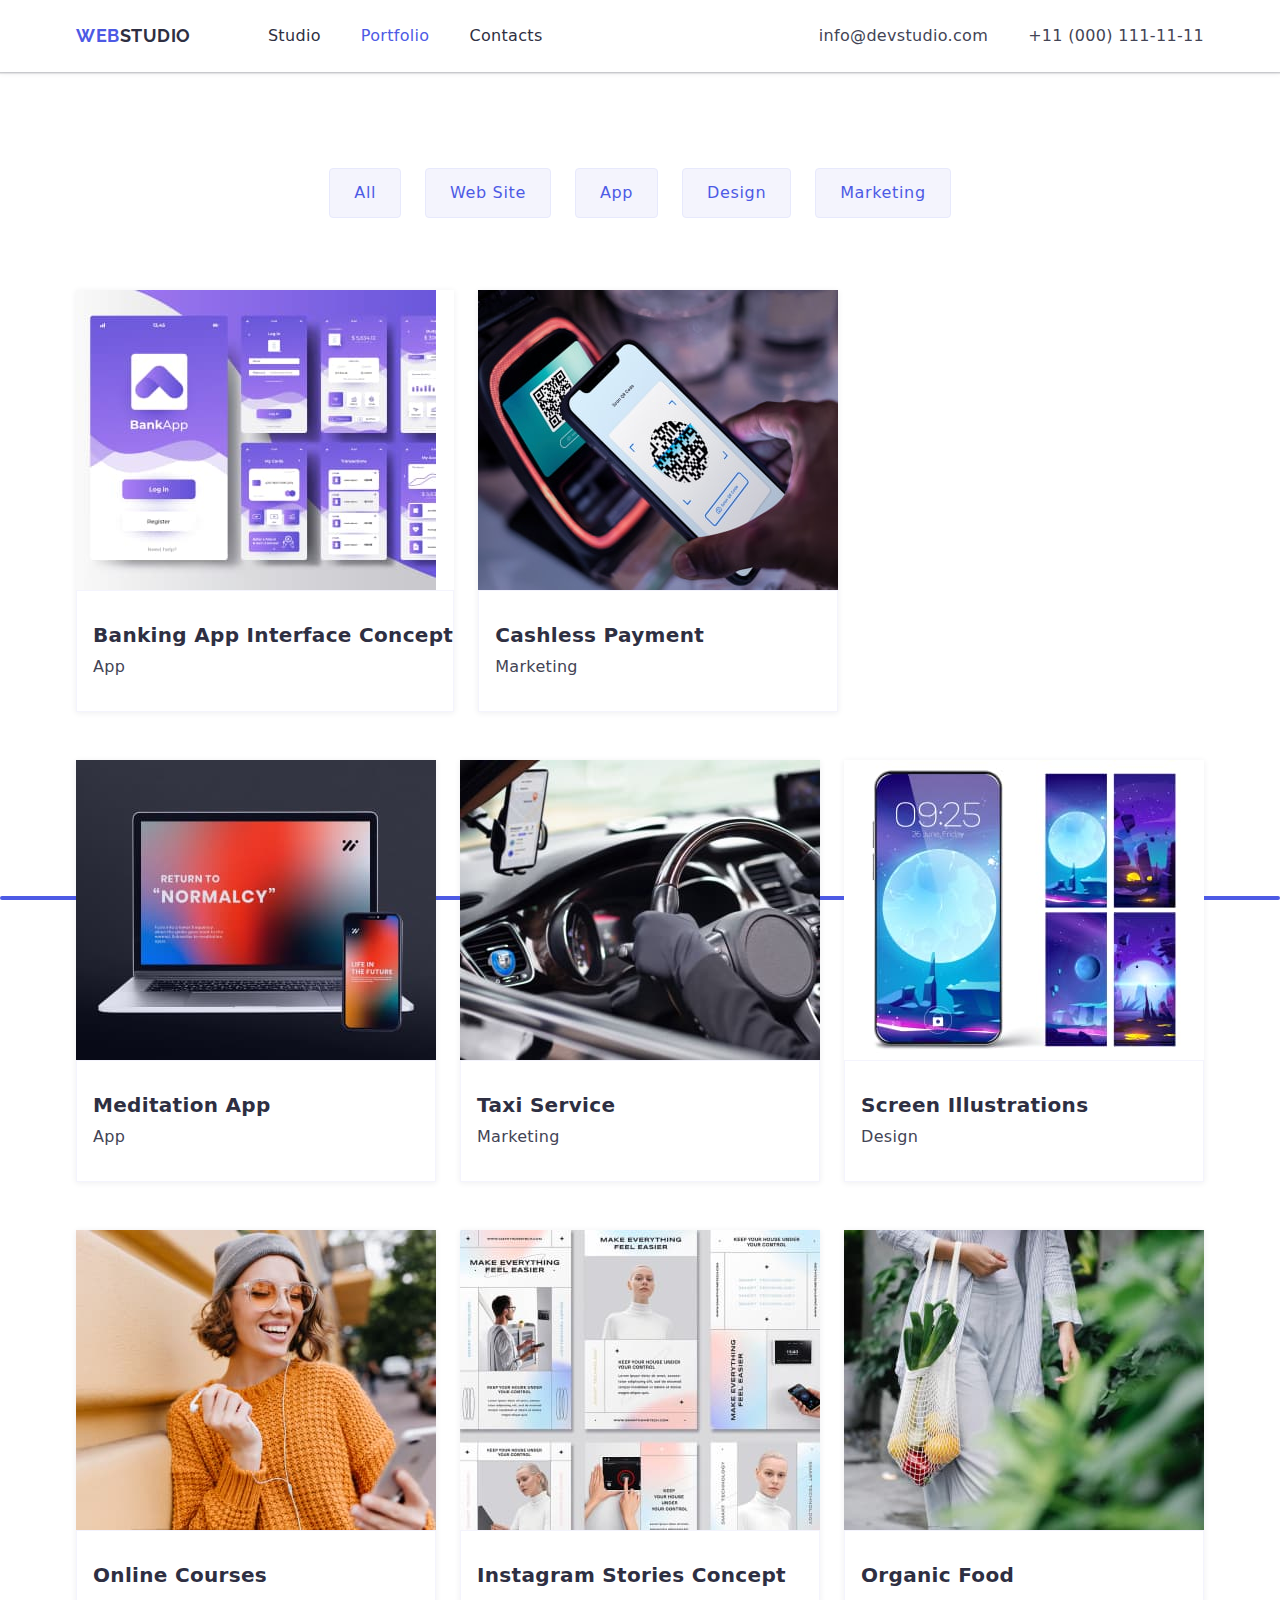
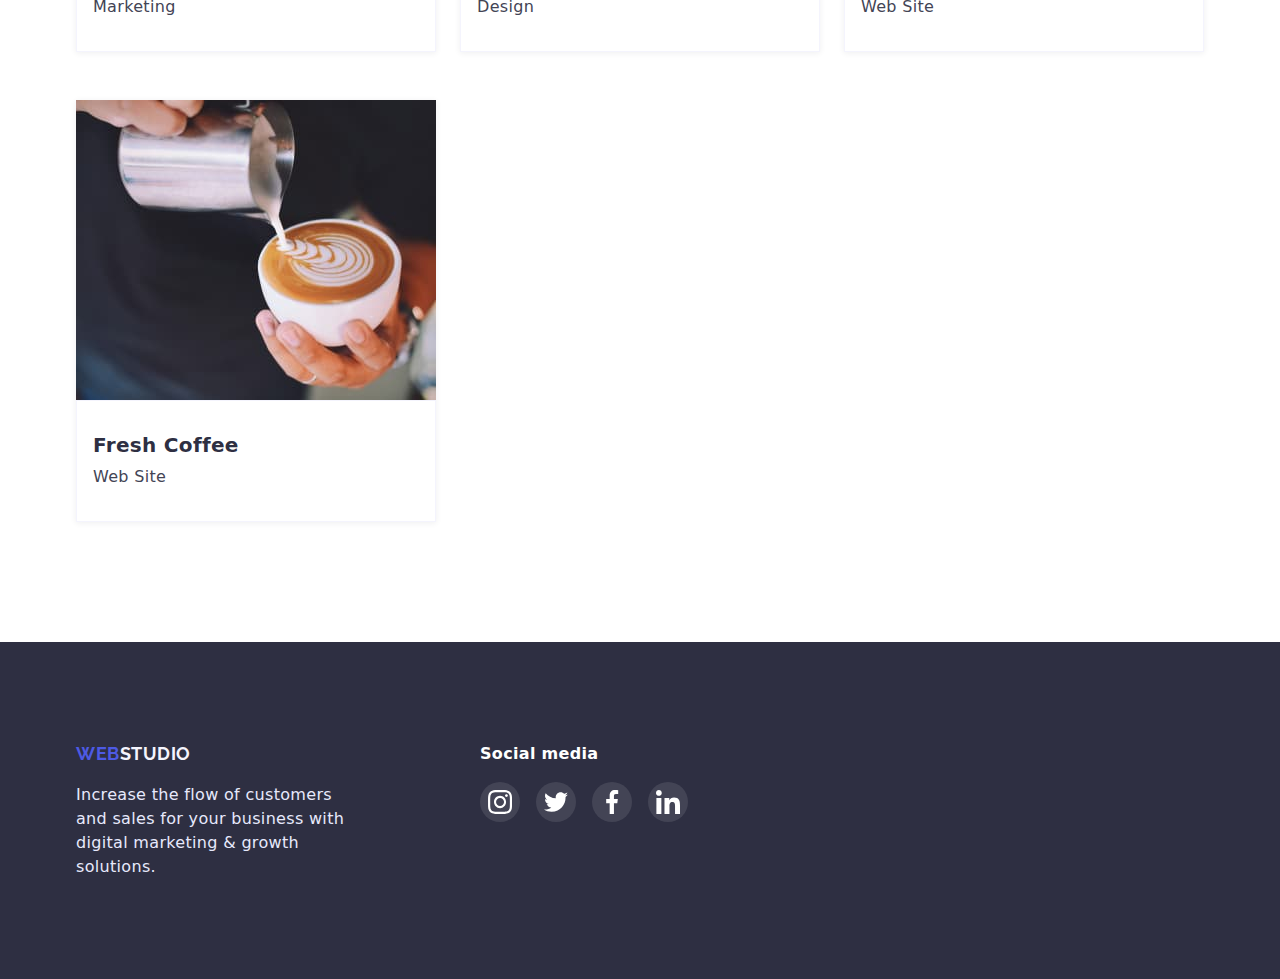
==== portfolio.html @ 0bf25cda "first commit" ====
<!DOCTYPE html>
<html lang="en">
<head>
    <meta charset="UTF-8">
    <meta http-equiv="X-UA-Compatible" content="IE=edge">
    <meta name="viewport" content="width=device-width, initial-scale=1.0">
    <title>Portfolio</title>
     <!-- fonts -->
     <link rel="preconnect" href="https://fonts.googleapis.com">
     <link rel="preconnect" href="https://fonts.gstatic.com" crossorigin>
     <link href="https://fonts.googleapis.com/css2?family=Raleway:wght@800&family=Roboto:wght@400;500;700;900&display=swap" rel="stylesheet">
    <!-- styles  -->
     <link rel="stylesheet" href="./css/styles.css" />
    <!-- modern normalize  -->
     <link rel="stylesheet" href="https://cdn.jsdelivr.net/npm/modern-normalize@1.1.0/modern-normalize.min.css">
    
</head>
<body>
    <header class="header"> 
       <div class="container header-nav"> 
        <nav class="main-nav">
            <a class="logo link" href="./index.html"><span class="logo-web">WEB</span><span class="logo-studio">STUDIO</span></a>
            <ul class="site-nav list">
                <li class="item"><a class="link" href="./index.html">Studio</a></li>
                <li class="item"><a class="link current" href="./portfolio.html">Portfolio</a></li>
                <li class="item"><a class="link" href>Contacts</a></li>
            </ul>
    
        </nav>
    
    <ul class="contacts list">
       <li class="item"><a class="link" href="mailto:info@devstudio.com">info@devstudio.com</a></li> 
       <li class="item"><a class="link" href="tel:+110001111111">+11 (000) 111-11-11</a></li>
       
    </ul>
      </div>
     </header>

     <main>
       <section class="section portfolio"> 
        <h1 class="visually-hidden">Portfolio</h1>
        <div class="container gallery"> 
     <ul class="list selector">
        <li class="item">
            <button type="button" class="selector-button">All</button>
        </li>
        <li class="item">
            <button type="button" class="selector-button">Web Site</button>
        </li>
        <li class="item">
            <button type="button" class="selector-button"">App</button>
        </li>
        <li class="item">
            <button type="button" class="selector-button">Design</button>
        </li>
        <li class="item">
            <button type="button" class="selector-button">Marketing</button>
        </li>
     </ul>

   
        <ul class="list gallery-list">
            <li class="gal-item item"> 
                <a class="project-link link" href="" >
                    <div class="overlay-div">
                <img class="img" width="360" height="300" src="./images/portfolio1img.jpg" alt="Bank App Templates">
                <div class="overlay">
                    <p>
                        14 Stylish and User-Friendly App Design Concepts · Task Manager App · Calorie Tracker App · Exotic Fruit
                        Ecommerce App ·
                        Cloud Storage App
                    </p>
                </div>
                </div>
                <div class="gallery-item-text">
                <h2 class="title">Banking App Interface Concept</h2>
                <p>App</p>
                </div>
                </a>
            </li>
            <li class="gal-item item">
                <a href="" class="project-link link">
                    <div class="overlay-div">
                <img class="img" width="360" height="300" src="./images/portfolio2img.jpg" alt="Cashless Payment Photo">
                <div class="overlay">
                    <p>
                        14 Stylish and User-Friendly App Design Concepts · Task Manager App · Calorie Tracker App · Exotic Fruit
                        Ecommerce App ·
                        Cloud Storage App
                    </p>
                </div>
                    </div>
                <div class="gallery-item-text">
                <h2 class="title">Cashless Payment</h2>
                <p>Marketing</p>
                </div>
                </a>
            </li>
            <li class="gal-item item">
                <a href="" class="project-link link">
                    <div class="overlay-div">
               <img class="img" width="360" height="300" src="./images/portfolio3img.jpg" alt="App on MacBook and iPhone">
                <div class="overlay">
                    <p>
                        14 Stylish and User-Friendly App Design Concepts · Task Manager App · Calorie Tracker App · Exotic Fruit
                        Ecommerce App ·
                        Cloud Storage App
                    </p>
                </div>
                </div>
               <div class="gallery-item-text">
               <h2 class="title">Meditation App</h2>
               <p>App</p>
               </div>
                </a>
            </li>
            <li class="gal-item item">
                <a href="" class="project-link link">
                    <div class="overlay-div">
                <img class="img" width="360" height="300" src="./images/portfolio4img.jpg" alt="Taxi Service Photo">
                <div class="overlay">
                    <p>
                        14 Stylish and User-Friendly App Design Concepts · Task Manager App · Calorie Tracker App · Exotic Fruit
                        Ecommerce App ·
                        Cloud Storage App
                    </p>
                </div>
                    </div>
                <div class="gallery-item-text">
                <h2 class="title">Taxi Service</h2>
               <p>Marketing</p>
                </div>
            </a>
            </li>
            <li class="gal-item item">
                <a href="" class="project-link link">
                    <div class="overlay-div">
                <img class="img" width="360" height="300" src="./images/portfolio5img.jpg" alt="Screen Illustratons">
                <div class="overlay">
                    <p>
                        14 Stylish and User-Friendly App Design Concepts · Task Manager App · Calorie Tracker App · Exotic Fruit
                        Ecommerce App ·
                        Cloud Storage App
                    </p>
                </div>
                </div>
                <div class="gallery-item-text">
                <h2 class="title">Screen Illustrations</h2>
                <p>Design</p>
              </div>
                </a>
            </li>
            <li class="gal-item item">
                <a href="" class="project-link link">
                    <div class="overlay-div">
                <img class="img" width="360" height="300" src="./images/portfolio6img.jpg" alt="The girl is listening to music">
                <div class="overlay">
                    <p>
                        14 Stylish and User-Friendly App Design Concepts · Task Manager App · Calorie Tracker App · Exotic Fruit
                        Ecommerce App ·
                        Cloud Storage App
                    </p>
                </div>
                </div>
                <div class="gallery-item-text">
                <h2 class="title">Online Courses</h2>
               <p>Marketing</p>
                </div>
                </a>
            </li>
            <li class="gal-item item">
                <a href="" class="project-link link">
                    <div class="overlay-div">
                <img class="img" width="360" height="300" src="./images/portfolio7img.jpg" alt="Instagram Stories Templates">
                <div class="overlay">
                    <p>
                        14 Stylish and User-Friendly App Design Concepts · Task Manager App · Calorie Tracker App · Exotic Fruit
                        Ecommerce App ·
                        Cloud Storage App
                    </p>
                </div>
                    </div>
                <div class="gallery-item-text">
               <h2 class="title">Instagram Stories Concept</h2>
               <p>Design</p>
                </div>
                </a>
            </li>
            <li class="gal-item item">
                <a href="" class="project-link link">
                    <div class="overlay-div">
                <img class="img" width="360" height="300" src="./images/portfolio8img.jpg" alt="Food in bag">
                <div class="overlay">
                    <p>
                        14 Stylish and User-Friendly App Design Concepts · Task Manager App · Calorie Tracker App · Exotic Fruit
                        Ecommerce App ·
                        Cloud Storage App
                    </p>
                </div>
                    </div>
                <div class="gallery-item-text">
                <h2 class="title">Organic Food</h2>
                <p>Web Site</p>
               </div>
                </a>
            </li>
            <li class="gal-item item">
                <a href="" class="project-link link">
                    <div class="overlay-div">
                <img class="img" width="360" height="300" src="./images/portfolio9img.jpg" alt="a cup of coffee">
                <div class="overlay">
                    <p>
                        14 Stylish and User-Friendly App Design Concepts · Task Manager App · Calorie Tracker App · Exotic Fruit
                        Ecommerce App ·
                        Cloud Storage App
                    </p>
                </div>
                    </div>
                <div class="gallery-item-text">
                <h2 class="title">Fresh Coffee</h2>
               <p>Web Site</p>
                </div>
                </a>
            </li>
        </ul>
    </div>
    </section>
    </main> 
     
     
     <footer class="footer">
        <div class="footer-container container">
<div class="footer-left">
    <a class="logo link" href="/"><span class="logo-web">WEB</span><span class="logo-studio">STUDIO</span></a>
    <p class="footer-text">Increase the flow of customers and sales for your business with digital marketing & growth
        solutions.</p>
</div>
<div class="footer-right">
    <h2 class="section-title footer-title">Social media</h2>
    <ul class="footer-social list">
        <li class="social-item">
            <a class="footer-icons" href="">
                <svg class="footer-icon">
                    <use href="./images/symbol-defs.svg#icon-instagram" width="24" height="24"></use>
                </svg>
            </a>
        </li>
        <li class="social-item">
            <a class="footer-icons" href="">
                <svg class="footer-icon">
                    <use href="./images/symbol-defs.svg#icon-twitter" width="24" height="24"></use>
                </svg>
            </a>
        </li>
        <li class="social-item">
            <a class="footer-icons" href="">
                <svg class="footer-icon">
                    <use href="./images/symbol-defs.svg#icon-facebook" width="24" height="24"></use>
                </svg>
            </a>
        </li>
        <li class="social-item">
            <a class="footer-icons" href="">
                <svg class="footer-icon">
                    <use href="./images/symbol-defs.svg#icon-linkedin" width="24" height="24"></use>
                </svg>
            </a>
        </li>
    </ul>
</div>
        </div>
        
    </footer>
    
</body>
</html>
---- css/styles.css ----
:root {
    --main-backround-color: #FFFFFF;
    --main-text-color:#2E2F42;
    --secont-text-color:#434455;
    --second-background-color:#E7E9FC;
    --button-color: #4D5AE5;
    --color-cornflower: #E7E9FC;
    --color-accent:#e7e9fc;
    --active-button:#404BBF;
    --portfolio-btn:#F4F4FD;
    --grey-icon: #8E8F99;
}



body {
background-color: var(--main-backround-color);
color: var(--main-text-color);
font-family: 'Roboto', sans-serif;
font-weight: 400;
letter-spacing: 0.02em;
font-size: 16px;
line-height: 1.5;
}

h1,
h2,
h3,
p,
ul {
  margin: 0;
  padding: 0;
}


h2 {
  font-size: 36px;
}

img {
  display: block;
  max-width: 100%;
  height: auto;
}

ul {
    list-style: none;
    margin: 0;
    padding: 0;
}

.list {
  list-style: none;
}
.link {
  text-decoration: none;
}

.visually-hidden {
  position: absolute;
  width: 1px;
  height: 1px;
  margin: -1px;
  border: 0;
  padding: 0;

  white-space: nowrap;
  clip-path: inset(100%);
  clip: rect(0 0 0 0);
  overflow: hidden;
}


.hero,
.footer {
  background-color: var(--main-text-color);
}
/* LOGO */
.logo {
  font-family: 'Raleway', sans-serif;
  font-weight: 700;
  font-size: 18px;
  line-height: 1.33;
  letter-spacing: 0.03em;
}

.logo-web {
  color: var(--button-color);
}

.logo-studio {
  color: var(--main-text-color);
}

.title {
  margin-bottom: 8px;
  color: var(--main-text-color);
  font-size: 20px;
  line-height: 1.2;
}
.container {
  width: 1158px;
  padding: 0 15px;
  margin: 0 auto;
}

.section {
  padding-top: 120px;
  padding-bottom: 120px;
}
.site-nav,
.contacts,
.header-nav,
.main-nav,
.list.strenghts,
.list.work,
.list.team,
.selector,
.gallery-list {
  display: flex;
}

/* HEADER */
.header {
  box-shadow: 0px 2px 1px rgba(46, 47, 66, 0.08),
    0px 1px 1px rgba(46, 47, 66, 0.16),
    0px 1px 6px rgba(46, 47, 66, 0.08)
}
.header-nav,
.main-nav {
  align-items: center;
}

.site-nav {
  margin-left: 77px;
}

.site-nav .item:not(:first-child) {
  margin-left: 40px;
}

.contacts {
  margin-left: auto;
}

.contacts .item+.item {
  margin-left: 40px;
}
.site-nav .link {
  display: block;
  padding-top: 24px;
  padding-bottom: 24px;
  color: var(--main-text-color);
  font-weight: 500;
}

.contacts .link,
.main-nav .site-nav .link:hover,
.main-nav .site-nav .link:focus {
  color: var(--secont-text-color);
}

.site-nav .link.current,
.site-nav .link:active,
.contacts .link:hover,
.contacts .link:focus {
  color: var(--button-color)
}

.current {
  display: block;
  color: var(--button-color);
}

.current::after {
  content: "";
  position: absolute;
  display: block;
  left: 0;
  bottom: 0;
  width: 100%;
  height: 4px;
  background-color: var(--button-color);
  border-radius: 2px;
}
/* bottom: -24px;*/
  

/*line-height: 1.5;
    color: var(--text-color);
  transition: color 250ms cubic-bezier(0.4, 0, 0.2, 1);
*/

/*Footer*/
.footer {
  padding-top: 100px;
  padding-bottom: 100px;
}
.footer-container {
  display: flex;
}

.footer .logo-studio {
  color: var(--portfolio-btn);
}

.footer-text {
  margin-top: 16px;
  width: 264px;
  color: var(--second-background-color);
  width: 284px;
  line-height: 1.5;
   
}
.footer-title {
  font-size: 16px;
  margin-bottom: 16px;
  margin-right: 120px;
  line-height: 1.5;
  letter-spacing: 0.02em;
  color: var(--main-backround-color);
}
.footer-left {
  margin-right: 120px;
}

/*Footer Social Networks Icons*/
.social-item {
margin-right: 16px;
width: 40px;
  height: 40px;
}

.social-item:last-child {
  margin-right: 0px;
   
}

.footer-social {
  display: flex;
}

.footer-icons {
  display: flex;
  width: 100%;
  height: 100%;
  align-items: center;
  justify-content: center;
  background-color: rgba(255, 255, 255, 0.1);
  border-radius: 50%;
  fill: var(--main-backround-color);
}

.footer-icon {
  width: 24px;
  height: 24px;
}

.footer-icons:hover,
.footer-icons:focus {
  background-color: #31D0AA;
}


/*--------------------------------------S T U D I O------------------------------------------*/
.hero {
  padding-top: 192px;
  padding-bottom: 192px;
  text-align: center;
  margin: 0 auto;
  background-image: linear-gradient(rgba(46, 47, 66, 0.7), rgba(46, 47, 66, 0.7)),url(../images/herophoto.jpeg);
  background-size: cover;
  background-position: center;
  max-width: 1440px;
}

.hero .title {
  text-align: center;
  width: 492px;
  margin: 0 auto 48px;
  color: var(--main-backround-color);
  font-size: 56px;
  line-height: 1.07;
}
/*HERO BUTTON*/
.hero-button {
  display: block;
  margin: 0 auto;
  padding: 16px 32px;
  border: 1px solid transparent;
  border-radius: 4px;
  background-color:  var(--button-color);
  color: var(--main-backround-color);
  font-family: inherit;
  font-weight: 500;
  font-size: 16px;
  line-height: 1.19;
  letter-spacing: 0.04em;
  cursor: pointer;
}
.hero-button:hover,
.hero-button:focus {
  background-color: var(--button-color);
  color: var(--main-backround-color);
  box-shadow: 0px 4px 4px rgba(0, 0, 0, 0.15);
}

.hero-button:active {
  background-color: var(--active-button);
}

/* STRENGHTS*/
.section.strengths,
.section.team {
  padding-top: 120px;
  padding-bottom: 120px;
}

.section.work {
  padding-top: 0;
}


.list.strenghts .item+.item,
.list.work .item+.item,
.list.team .item+.item {
  margin-left: 24px;
}

.list-item {
  margin-right: 24px;
  flex-basis: calc((100%-72px) / 4);
}





/*strenghts icons*/
.strenghts-decor {
  height: 112px;
  margin-bottom: 8px;
  border-radius: 4px;
  display: flex;
  align-items: center;
  justify-content: center;
  background-color: var(--portfolio-btn);
}

.strenghts-icon {
  width: 64px;
  height: 64px;
}


/* ----------TEAM-------------*/
.team-item-text {
  text-align: center;
  padding-top: 32px;
  padding-bottom: 32px;
}

.section.team {
  background-color: var(--portfolio-btn);
}

.list.team .item {
  background-color: var(--main-backround-color);
  box-shadow: 0px 1px 6px rgba(46, 47, 66, 0.08),
    0px 1px 1px rgba(46, 47, 66, 0.16),
    0px 2px 1px rgba(46, 47, 66, 0.08);
  border-radius: 0px 0px 4px 4px;
}

.section-work-title,
.section-team-title {
  text-align: center;
  margin-bottom: 72px;
  color: var(--main-text-color);
  font-size: 36px;
  line-height: 1.11;
}
/* TEAM ICONS*/
.team-social {
  display: flex;
  margin-top: 12px;
    justify-content: center;
    gap:24px;
}
.team-social-li {
  width: 40px;
    height: 40px;
}
.team-icons {
  width: 100%;
  height: 100%;
  display: flex;
  align-items: center;
  border-radius: 50px;
  justify-content: center;
  fill: var(--main-backround-color);
  background-color: var(--button-color);
}

.team-icon {
  padding: 12px;
  box-sizing: border-box;
  width: 40px;
    height: 40px;
}


.team-icons:hover {
  background-color: var(--active-button);
}

.team-icons:focus {
  background-color:var(--active-button);
}

/* CUSTOMERS */
.customers {
  padding: 120px 0 120px;
}
.customers-title {
  margin-bottom: 72px;
    font-weight: 700;
    font-size: 36px;
    line-height: 1.11;
    letter-spacing: 0.02em;
    text-align: center;
    text-transform: capitalize;
  }


.customers-list {
  display: flex;
  margin-top: 72px;
  gap: 24px;
}


.customers-icons {
  display: flex;
  width: 168px;
  height: 88px;
  padding: 16px 32px;
  border-radius: 4px;
  border: 1px solid var(--grey-icon); 
  justify-content: center;
  color: var(--grey-icon);
}

.customers-icon {
  fill: currentColor;
}

.customers-icons:hover,
.customers-icons:focus {
  border-color: var(--active-button);
  color: var(--active-button);
}


/*--------------------------------------P O R T F O L I O------------------------------------------*/

.section.portfolio {
  padding-top: 96px;
}

.selector {
  justify-content: center;
}

.selector .item+.item {
  margin-left: 24px;
}

.selector-button {
  padding: 12px 24px;
  border: 1px solid var(--color-accent);
  border-radius: 4px;
  background-color: var(--portfolio-btn);
  color: var(--button-color);
  font-family: inherit;
  font-weight: 500;
  font-size: 16px;
  line-height: 1.5;
  letter-spacing: 0.04em;
  cursor: pointer;
}

.selector-button:hover,
.selector-button:focus,
.selector-button:active {
  background-color: var(--button-color);
  color: var(--main-backround-color);
  border: 1px solid transparent;
}

.list.selector {
  margin-bottom: 72px;
}

.gallery-list {
  flex-wrap: wrap;
  row-gap: 48px;
  column-gap: 24px;
}

.gallery-list .item {
  flex-basis: calc((100% - 2 * 24) / 3);
  box-shadow: 0px 1px 6px rgba(46, 47, 66, 0.08);
}

.gallery-item-text {
  padding-top: 32px;
  padding-bottom: 32px;
  padding-left: 16px;
  border: 0.5px solid var(--portfolio-btn);
}

.link p {
  color: var(--secont-text-color);
}

/* 
.gallery-list .item:hover {
  box-shadow: 0px 1px 6px rgba(46, 47, 66, 0.08),
    0px 1px 1px rgba(46, 47, 66, 0.16),
    0px 2px 1px rgba(46, 47, 66, 0.08);
}
*/

.project-link {
  display: block;
}

.project-link:hover,
.project-link:focus {
  box-shadow: 0px 1px 6px rgba(46, 47, 66, 0.08),
    0px 1px 1px rgba(46, 47, 66, 0.16),
    0px 2px 1px rgba(46, 47, 66, 0.08);
}
/* CARDS OVERLAY*/
.gal-item {
  transition: border 250ms cubic-bezier(0.4, 0, 0.2, 1),box-shadow 250ms cubic-bezier(0.4, 0, 0.2, 1), transform 250ms cubic-bezier(0.4, 0, 0.2, 1);
}
.project-link:hover.overlay {
transform: translate(0, 0);
}
.overlay-div {
  position: relative;
  overflow: hidden;
}
.overlay {
  font-size: 16px;
  line-height: 1.5;
  letter-spacing: 0.02em;
  color: var(--portfolio-btn);
  background-color: var(--button-color);
  padding-top: 40px;
  padding-left: 32px;
  padding-right: 32px;
  width: 100%;
  height: 100%;
  position: absolute;
  left: 0;
  top: 0;
  overflow: auto;
  transform: translate(0, 100%);
  transition: transform 250ms cubic-bezier(0.4, 0, 0.2, 1);
}






/* ---------------------- MODAL WINDOW ------------------------- */
.backdrop {
  position: fixed;
  z-index: 10;
  top: 0;
  left: 0;
  height: 100%;
  width: 100%;
  background-color: rgba(46, 47, 66, 0.4);
  opacity: 1;
  transition: opacity 250ms cubic-bezier(0.4, 0, 0.2, 1);
}

.backdrop.is-hidden {
  opacity: 0;
  pointer-events: none;
}

.backdrop.is-hidden .modal {
  transform: translate(-50%, -50%) scale(1.1);
}

.modal {
  position: absolute;
  top: 50%;
  left: 50%;
  transform: translate(-50%, -50%) scale(1);
  min-height: 576px;
  min-width: 408px;
  background-color: #fcfcfc;
  box-shadow: 0px 1px 1px rgba(0, 0, 0, 0.14), 0px 1px 3px rgba(0, 0, 0, 0.12), 0px 2px 1px rgba(0, 0, 0, 0.2);
  border-radius: 4px;
  transition: transform 250ms cubic-bezier(0.4, 0, 0.2, 1);
}

.modal-button {
  position: absolute;
  top: 24px;
  right: 24px;
  width: 24px;
  height: 24px;
  background-color: var(--color-cornflower);
  border: 1px solid rgba(0, 0, 0, 0.1);
  border-radius: 50%;
  display: flex;
  align-items: center;
  justify-content: center;
  cursor: pointer;
}
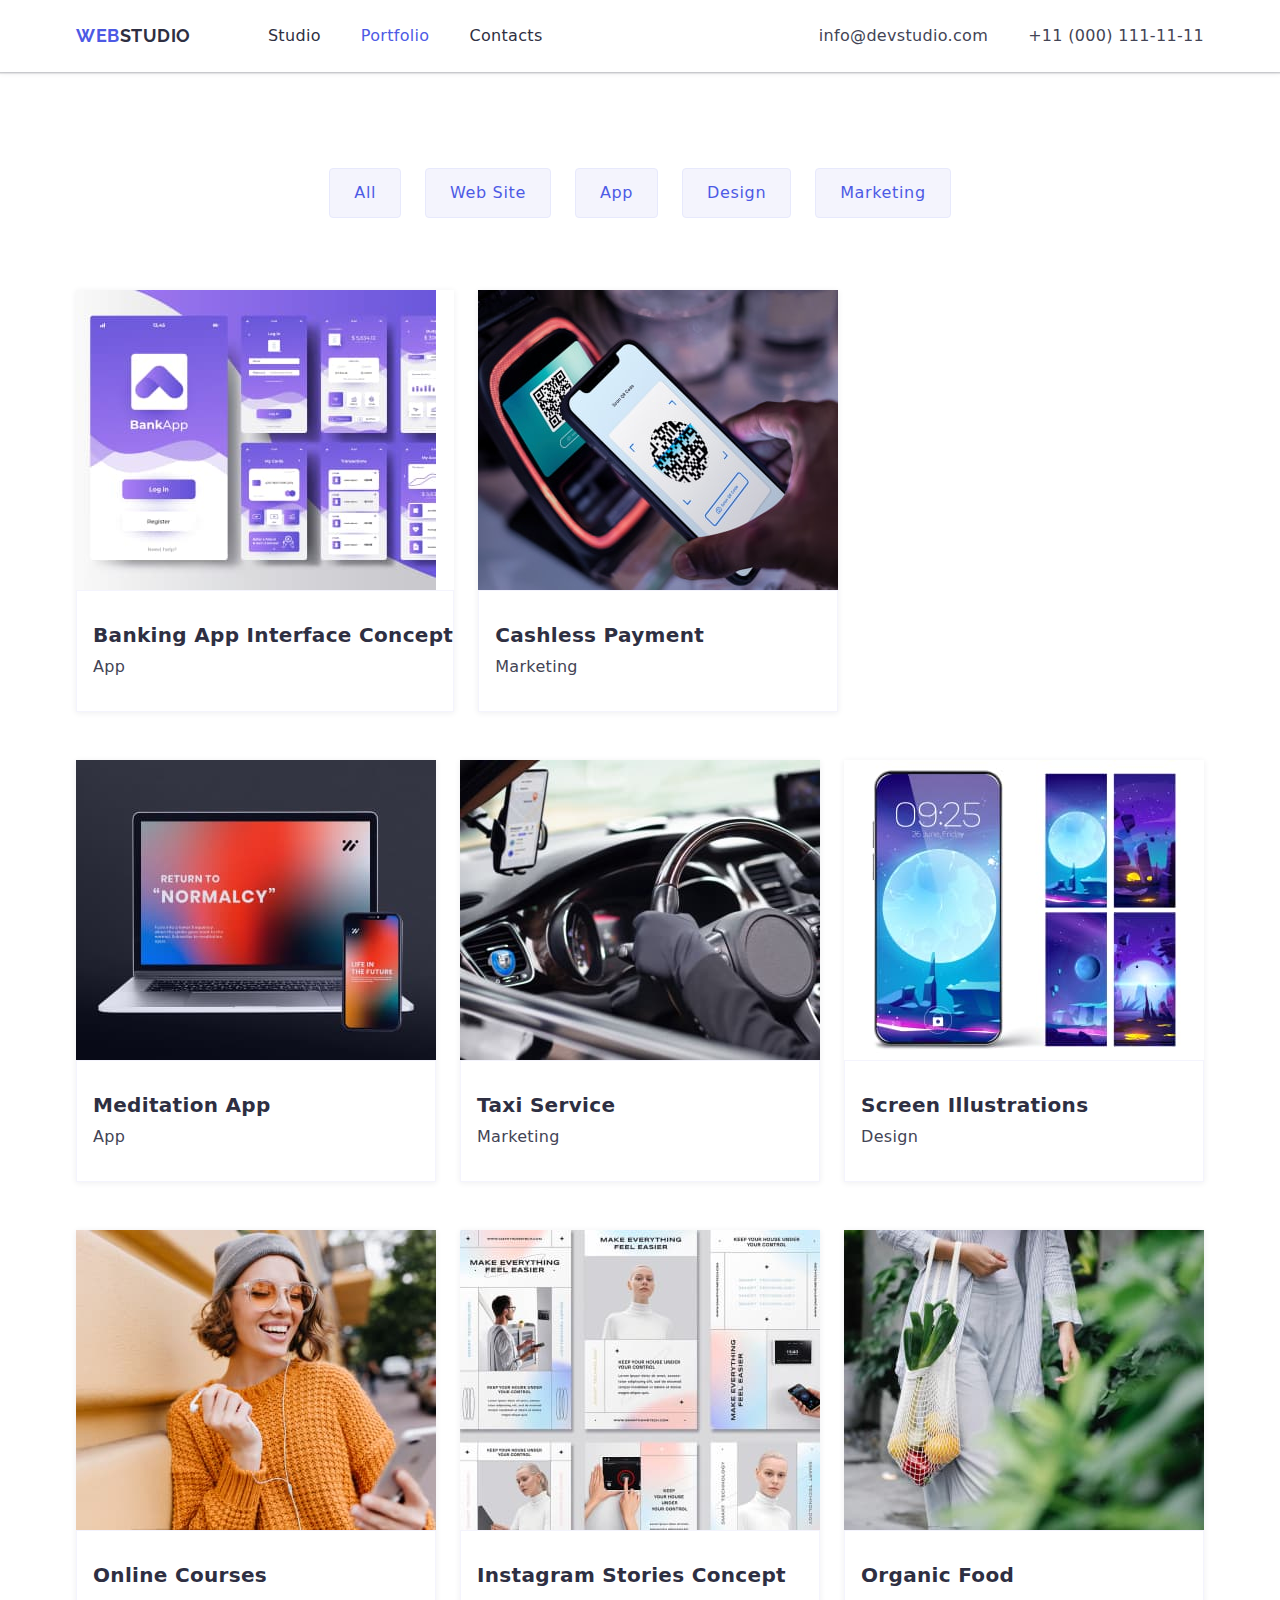
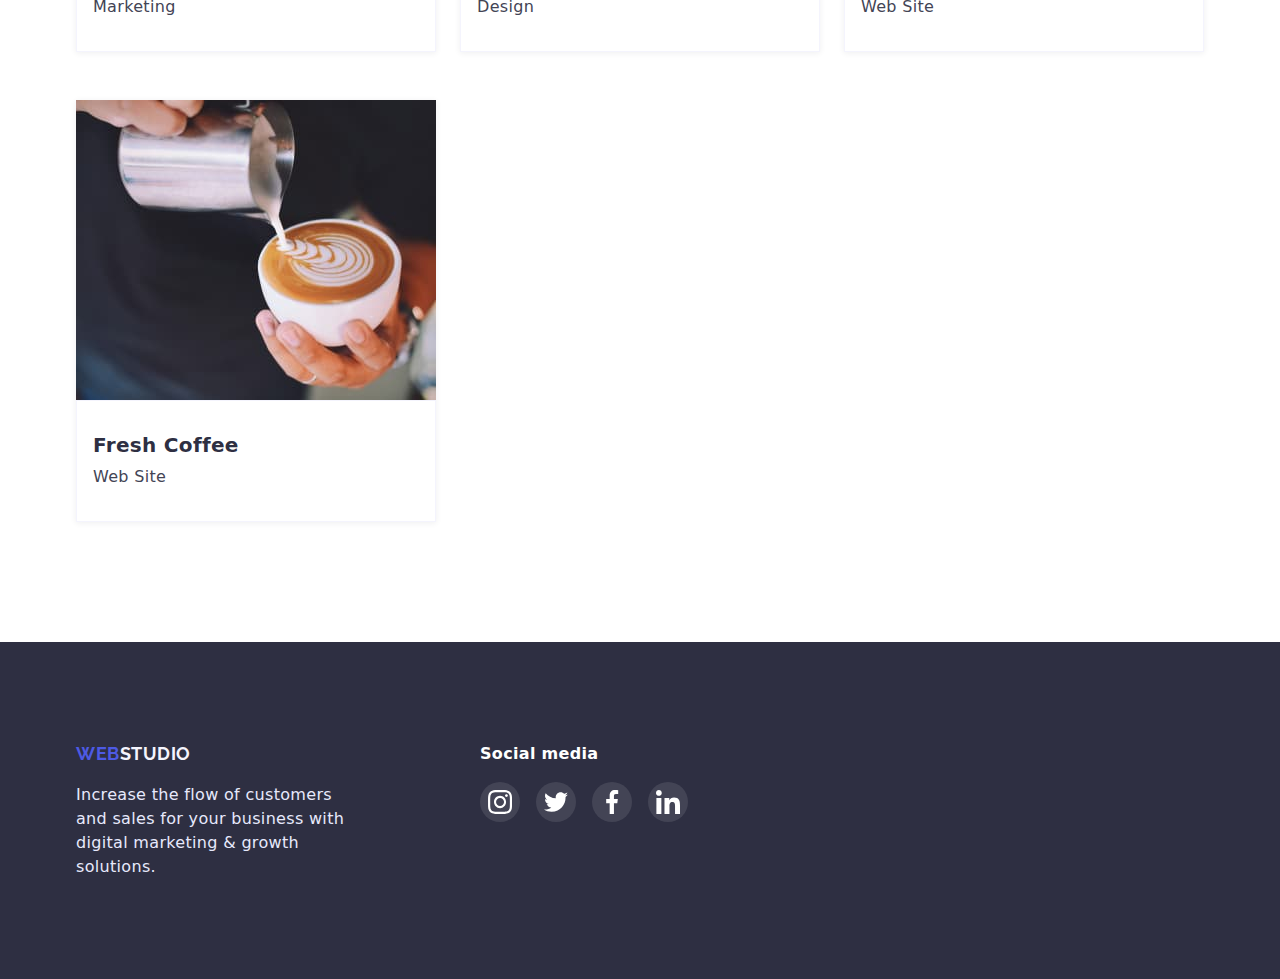
==== commit e8fe98e6: "second commit" ====
--- a/portfolio.html
+++ b/portfolio.html
@@ -22,7 +22,7 @@
             <a class="logo link" href="./index.html"><span class="logo-web">WEB</span><span class="logo-studio">STUDIO</span></a>
             <ul class="site-nav list">
                 <li class="item"><a class="link" href="./index.html">Studio</a></li>
-                <li class="item"><a class="link current" href="./portfolio.html">Portfolio</a></li>
+                <li class="item"><a class="link current header-nav-link" href="./portfolio.html">Portfolio</a></li>
                 <li class="item"><a class="link" href>Contacts</a></li>
             </ul>
     
@@ -65,7 +65,7 @@
                     <div class="overlay-div">
                 <img class="img" width="360" height="300" src="./images/portfolio1img.jpg" alt="Bank App Templates">
                 <div class="overlay">
-                    <p>
+                    <p class="overlay-txt">
                         14 Stylish and User-Friendly App Design Concepts · Task Manager App · Calorie Tracker App · Exotic Fruit
                         Ecommerce App ·
                         Cloud Storage App
@@ -83,7 +83,7 @@
                     <div class="overlay-div">
                 <img class="img" width="360" height="300" src="./images/portfolio2img.jpg" alt="Cashless Payment Photo">
                 <div class="overlay">
-                    <p>
+                    <p class="overlay-txt">
                         14 Stylish and User-Friendly App Design Concepts · Task Manager App · Calorie Tracker App · Exotic Fruit
                         Ecommerce App ·
                         Cloud Storage App
@@ -101,7 +101,7 @@
                     <div class="overlay-div">
                <img class="img" width="360" height="300" src="./images/portfolio3img.jpg" alt="App on MacBook and iPhone">
                 <div class="overlay">
-                    <p>
+                    <p class="overlay-txt">
                         14 Stylish and User-Friendly App Design Concepts · Task Manager App · Calorie Tracker App · Exotic Fruit
                         Ecommerce App ·
                         Cloud Storage App
@@ -119,7 +119,7 @@
                     <div class="overlay-div">
                 <img class="img" width="360" height="300" src="./images/portfolio4img.jpg" alt="Taxi Service Photo">
                 <div class="overlay">
-                    <p>
+                    <p class="overlay-txt">
                         14 Stylish and User-Friendly App Design Concepts · Task Manager App · Calorie Tracker App · Exotic Fruit
                         Ecommerce App ·
                         Cloud Storage App
@@ -137,7 +137,7 @@
                     <div class="overlay-div">
                 <img class="img" width="360" height="300" src="./images/portfolio5img.jpg" alt="Screen Illustratons">
                 <div class="overlay">
-                    <p>
+                    <p class="overlay-txt">
                         14 Stylish and User-Friendly App Design Concepts · Task Manager App · Calorie Tracker App · Exotic Fruit
                         Ecommerce App ·
                         Cloud Storage App
@@ -155,7 +155,7 @@
                     <div class="overlay-div">
                 <img class="img" width="360" height="300" src="./images/portfolio6img.jpg" alt="The girl is listening to music">
                 <div class="overlay">
-                    <p>
+                    <p class="overlay-txt">
                         14 Stylish and User-Friendly App Design Concepts · Task Manager App · Calorie Tracker App · Exotic Fruit
                         Ecommerce App ·
                         Cloud Storage App
@@ -173,7 +173,7 @@
                     <div class="overlay-div">
                 <img class="img" width="360" height="300" src="./images/portfolio7img.jpg" alt="Instagram Stories Templates">
                 <div class="overlay">
-                    <p>
+                    <p class="overlay-txt">
                         14 Stylish and User-Friendly App Design Concepts · Task Manager App · Calorie Tracker App · Exotic Fruit
                         Ecommerce App ·
                         Cloud Storage App
@@ -191,7 +191,7 @@
                     <div class="overlay-div">
                 <img class="img" width="360" height="300" src="./images/portfolio8img.jpg" alt="Food in bag">
                 <div class="overlay">
-                    <p>
+                    <p class="overlay-txt">
                         14 Stylish and User-Friendly App Design Concepts · Task Manager App · Calorie Tracker App · Exotic Fruit
                         Ecommerce App ·
                         Cloud Storage App
@@ -209,7 +209,7 @@
                     <div class="overlay-div">
                 <img class="img" width="360" height="300" src="./images/portfolio9img.jpg" alt="a cup of coffee">
                 <div class="overlay">
-                    <p>
+                    <p class="overlay-txt">
                         14 Stylish and User-Friendly App Design Concepts · Task Manager App · Calorie Tracker App · Exotic Fruit
                         Ecommerce App ·
                         Cloud Storage App
--- a/css/styles.css
+++ b/css/styles.css
@@ -167,6 +167,38 @@
   color: var(--button-color)
 }
 
+
+/* підкреслення */
+.header-nav-link {
+  position: relative;
+  display: block;
+  color: var(--main-text-color);
+  padding: 40px 0;
+  outline: transparent;
+}
+
+.header-nav-link:hover,
+.header-nav-link:focus {
+  color: var(--active-button);
+}
+
+.header-nav__link::after,
+.header-nav__link::after {
+  content: "";
+  position: absolute;
+  bottom: 12px;
+  left: 0;
+  height: 3px;
+  width: 0;
+  background-color: var(--active-button);
+}
+
+.header-nav__link:hover::after,
+.header-nav__link:focus::after {
+  width: 100%;
+}
+
+/*
 .current {
   display: block;
   color: var(--button-color);
@@ -542,34 +574,32 @@
     0px 1px 1px rgba(46, 47, 66, 0.16),
     0px 2px 1px rgba(46, 47, 66, 0.08);
 }
+
 /* CARDS OVERLAY*/
-.gal-item {
-  transition: border 250ms cubic-bezier(0.4, 0, 0.2, 1),box-shadow 250ms cubic-bezier(0.4, 0, 0.2, 1), transform 250ms cubic-bezier(0.4, 0, 0.2, 1);
-}
-.project-link:hover.overlay {
-transform: translate(0, 0);
-}
 .overlay-div {
   position: relative;
   overflow: hidden;
 }
 .overlay {
-  font-size: 16px;
-  line-height: 1.5;
-  letter-spacing: 0.02em;
-  color: var(--portfolio-btn);
-  background-color: var(--button-color);
-  padding-top: 40px;
-  padding-left: 32px;
-  padding-right: 32px;
+  position: absolute;
+  top: 0;
+  left: 0;
   width: 100%;
   height: 100%;
-  position: absolute;
-  left: 0;
-  top: 0;
-  overflow: auto;
-  transform: translate(0, 100%);
+  transform: translateY(0, 100%);
+  background-color: #4D5AE5;
+  padding: 40px 32px;
+  transform: translateY(100%);
   transition: transform 250ms cubic-bezier(0.4, 0, 0.2, 1);
+}
+.overlay-txt {
+ line-height: 1.5;
+ letter-spacing: 0.02em;
+ color: #FFFFFF;
+}
+
+.gal-item:hover .overlay {
+  transform: translateY(0%);
 }
 
 
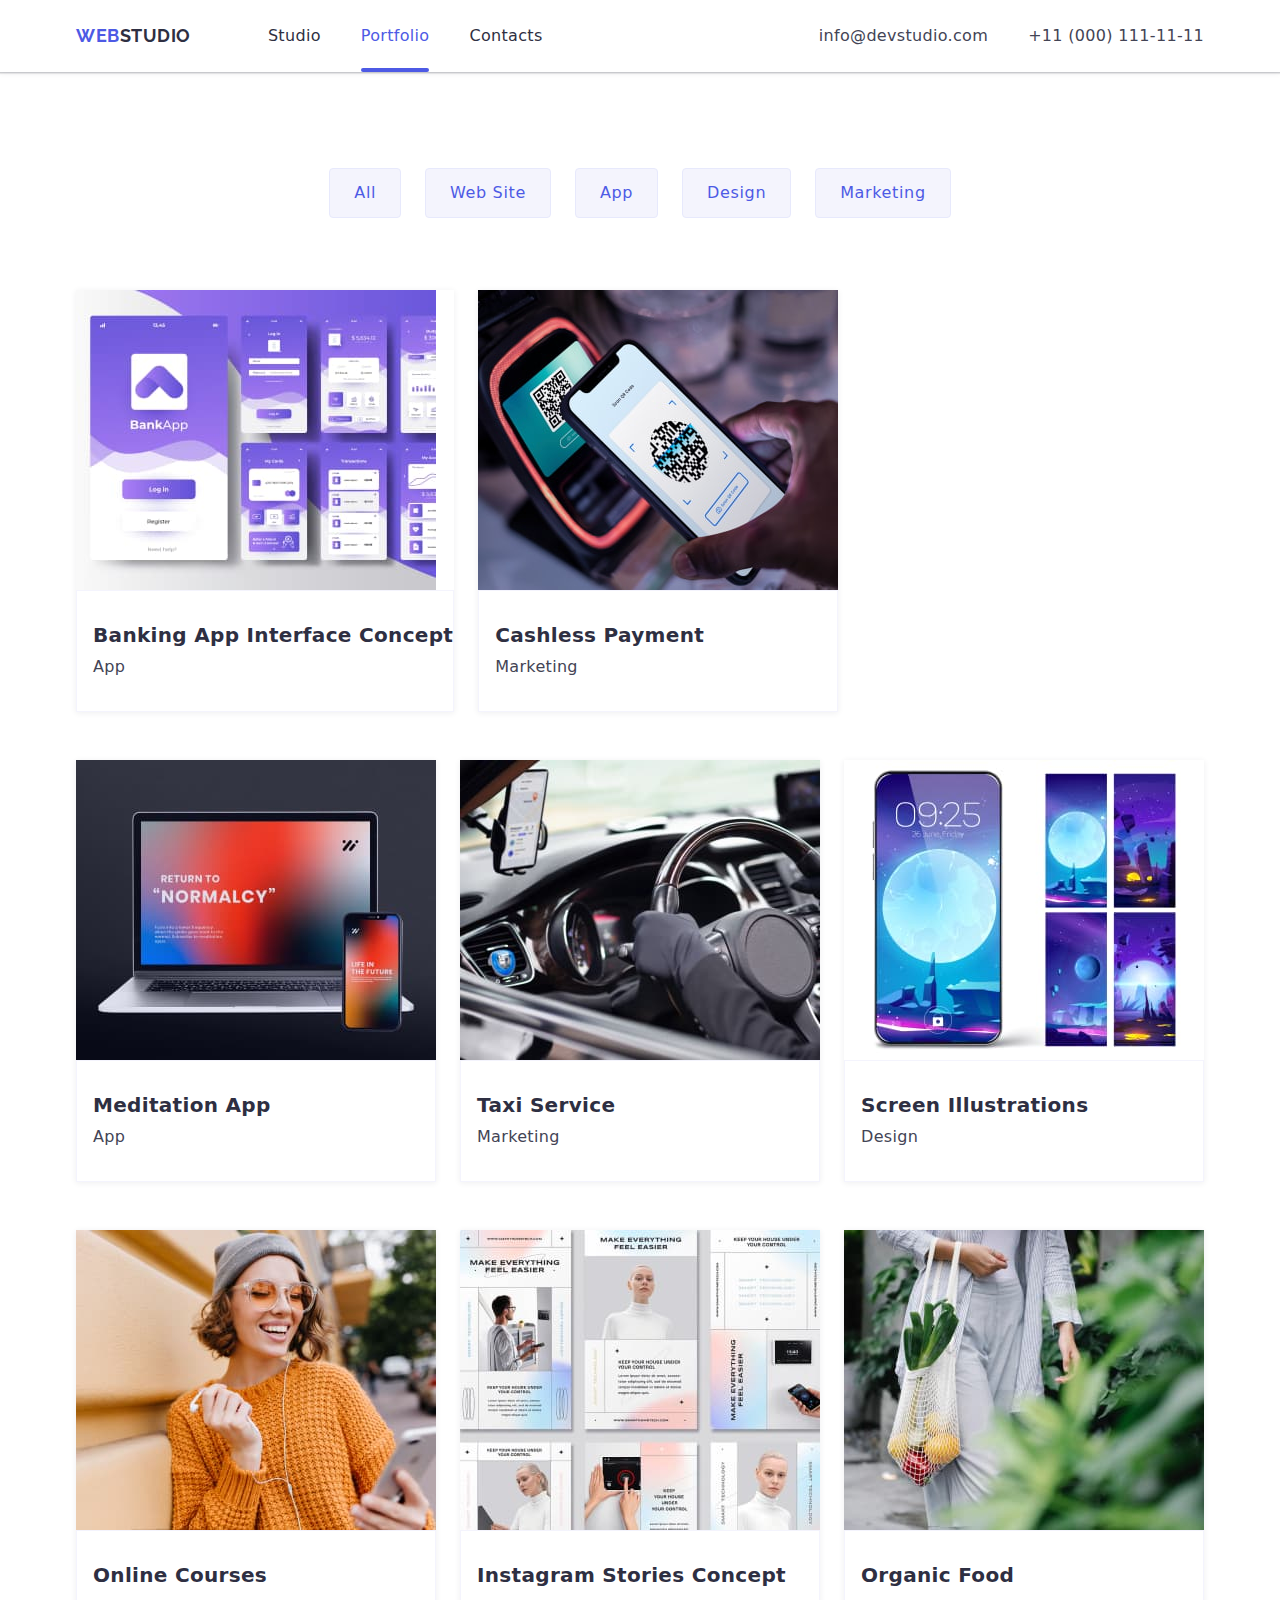
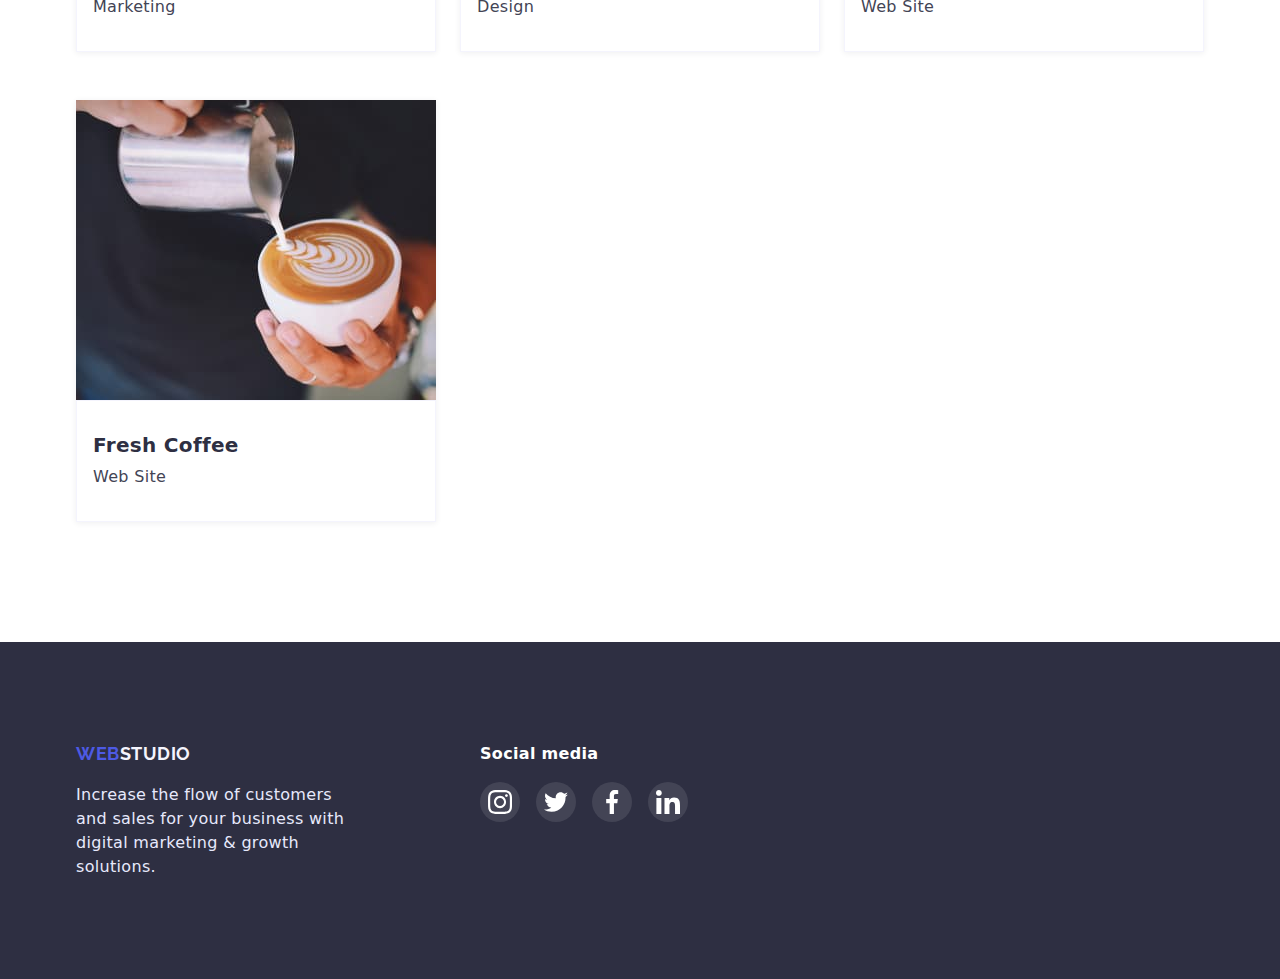
==== commit c3166c5b: "commit with underlines" ====
--- a/portfolio.html
+++ b/portfolio.html
@@ -21,9 +21,12 @@
         <nav class="main-nav">
             <a class="logo link" href="./index.html"><span class="logo-web">WEB</span><span class="logo-studio">STUDIO</span></a>
             <ul class="site-nav list">
-                <li class="item"><a class="link" href="./index.html">Studio</a></li>
-                <li class="item"><a class="link current header-nav-link" href="./portfolio.html">Portfolio</a></li>
-                <li class="item"><a class="link" href>Contacts</a></li>
+                <li class="item nav-li">
+                    <a class="link" href="./index.html">Studio</a></li>
+                <li class="item nav-li">
+                    <a class="link current" href="./portfolio.html">Portfolio</a></li>
+                <li class="item nav-li">
+                    <a class="link" href>Contacts</a></li>
             </ul>
     
         </nav>
--- a/css/styles.css
+++ b/css/styles.css
@@ -169,10 +169,31 @@
 
 
 /* підкреслення */
+.current {
+  display: block;
+  color: var(--active-button);
+  position: relative;
+}
+
+.current::after {
+  position: absolute;
+  content: '';
+  left: 0;
+  bottom: 0;
+  width: 100%;
+  height: 4px;
+  background-color: #4D5AE5;
+  border-radius: 2px;
+}
+
+
+
+/*
 .header-nav-link {
   position: relative;
   display: block;
   color: var(--main-text-color);
+  text-transform: uppercase;
   padding: 40px 0;
   outline: transparent;
 }
@@ -587,21 +608,27 @@
   width: 100%;
   height: 100%;
   transform: translateY(0, 100%);
-  background-color: #4D5AE5;
+  background-color: var(--button-color);
+  color: #F4F4FD;
+  line-height:1.5 ;
+  font-size: 16px;
+  letter-spacing: 0.02em;
   padding: 40px 32px;
   transform: translateY(100%);
   transition: transform 250ms cubic-bezier(0.4, 0, 0.2, 1);
 }
+
 .overlay-txt {
- line-height: 1.5;
- letter-spacing: 0.02em;
- color: #FFFFFF;
-}
+  color: #F4F4FD;
+  line-height: 1.5;
+  font-size: 16px;
+  letter-spacing: 0.02em;
+}
+
 
 .gal-item:hover .overlay {
   transform: translateY(0%);
 }
-
 
 
 
